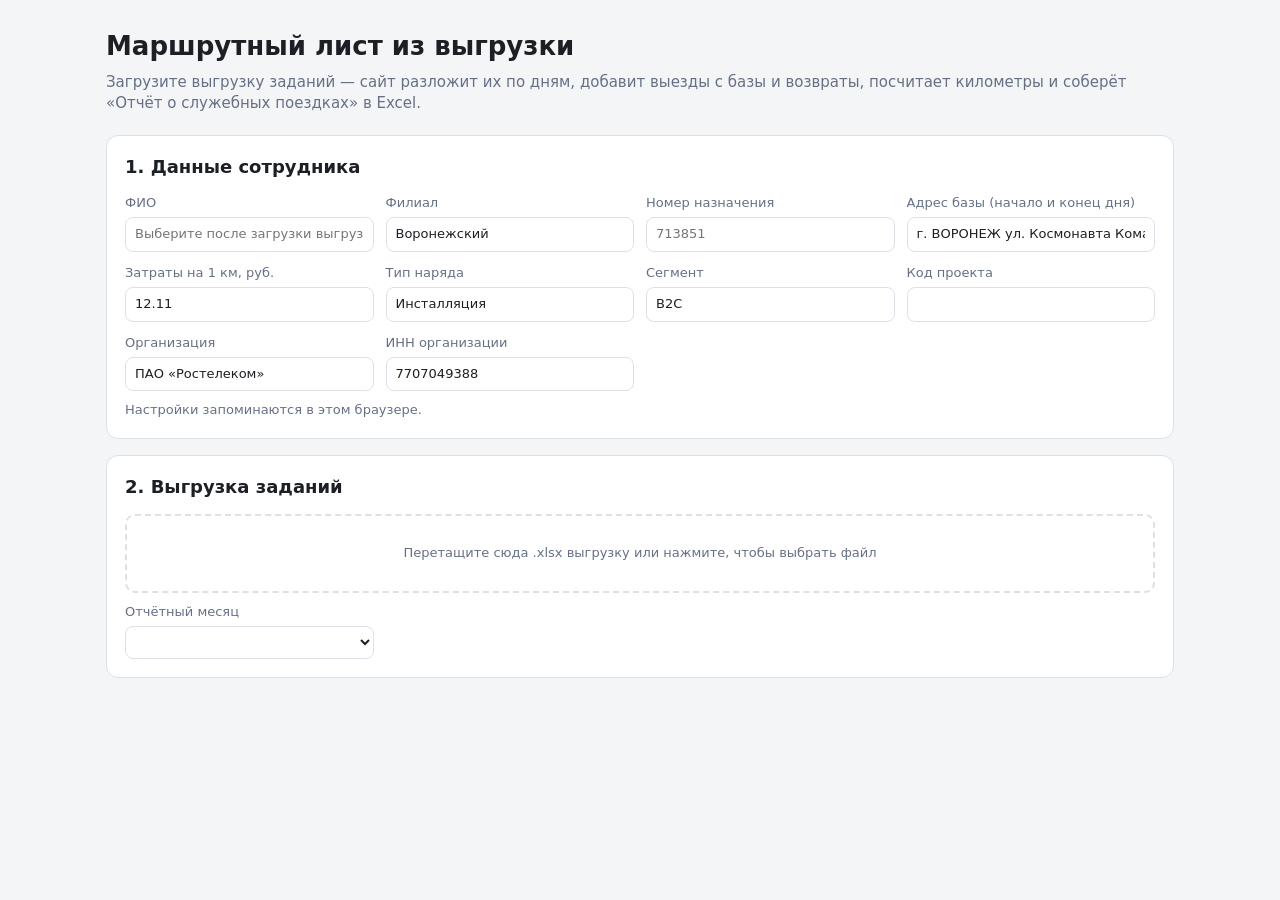
==== index.html @ cfee20cb "Сайт для заполнения маршрутного листа из выгрузки заданий Co-Authored-By: Claude Opus 5.5 <noreply@a" ====
<!doctype html>
<html lang="ru">
<head>
<meta charset="utf-8">
<meta name="viewport" content="width=device-width, initial-scale=1">
<title>Маршрутный лист из выгрузки</title>
<link rel="stylesheet" href="style.css">
</head>
<body>
<header>
  <h1>Маршрутный лист из выгрузки</h1>
  <p class="sub">Загрузите выгрузку заданий — сайт разложит их по дням, добавит выезды с базы и возвраты, посчитает километры и соберёт «Отчёт о служебных поездках» в Excel.</p>
</header>

<main>
  <section class="card">
    <h2>1. Данные сотрудника</h2>
    <div class="grid">
      <label>ФИО<input id="fio" list="fioList" placeholder="Выберите после загрузки выгрузки"></label>
      <datalist id="fioList"></datalist>
      <label>Филиал<input id="branch" value="Воронежский"></label>
      <label>Номер назначения<input id="assignment" placeholder="713851"></label>
      <label>Адрес базы (начало и конец дня)<input id="office" value="г. ВОРОНЕЖ ул. Космонавта Комарова 8"></label>
      <label>Затраты на 1 км, руб.<input id="rate" type="number" step="0.01" value="12.11"></label>
      <label>Тип наряда<input id="orderType" value="Инсталляция"></label>
      <label>Сегмент<input id="segment" value="B2C"></label>
      <label>Код проекта<input id="projectCode"></label>
      <label>Организация<input id="org" value="ПАО «Ростелеком»"></label>
      <label>ИНН организации<input id="inn" value="7707049388"></label>
    </div>
    <p class="hint">Настройки запоминаются в этом браузере.</p>
  </section>

  <section class="card">
    <h2>2. Выгрузка заданий</h2>
    <label class="drop" id="drop">
      <input type="file" id="file" accept=".xlsx">
      <span>Перетащите сюда .xlsx выгрузку или нажмите, чтобы выбрать файл</span>
    </label>
    <div id="loadInfo" class="hint"></div>
    <div class="grid" id="filters" hidden>
      <label>Отчётный месяц<select id="month"></select></label>
    </div>
  </section>

  <section class="card" id="routeCard" hidden>
    <h2>3. Маршрут</h2>
    <div class="toolbar">
      <button id="autoKm" type="button">Посчитать км автоматически</button>
      <button id="clearKm" type="button" class="ghost">Очистить км</button>
      <span id="autoStatus" class="hint"></span>
    </div>
    <p class="hint">Км — расстояние от предыдущей точки до этой. Автоподсчёт — по дорогам (OpenStreetMap), результат лучше проверить. Введённые вручную расстояния запоминаются и подставляются в следующий раз для тех же пар адресов.</p>
    <div id="days"></div>
    <div class="totals" id="totals"></div>
  </section>

  <section class="card" id="exportCard" hidden>
    <h2>4. Скачать</h2>
    <button id="download" type="button" class="primary">Скачать отчёт .xlsx</button>
    <span id="warn" class="warn"></span>
  </section>
</main>

<script src="lib/exceljs.min.js"></script>
<script src="app.js"></script>
</body>
</html>
---- style.css ----
:root {
  --bg: #f4f5f7;
  --card: #fff;
  --text: #1c1f24;
  --muted: #667085;
  --line: #dde1e7;
  --accent: #7b3fe4;
  --accent-soft: #f1ebfd;
  --warn: #b54708;
  --base-row: #f7f7fa;
}
@media (prefers-color-scheme: dark) {
  :root {
    --bg: #15171b;
    --card: #1e2127;
    --text: #e6e8eb;
    --muted: #98a2b3;
    --line: #333842;
    --accent: #a57cf0;
    --accent-soft: #2b2340;
    --warn: #f79009;
    --base-row: #23262d;
  }
}
* { box-sizing: border-box; }
body {
  margin: 0;
  font: 15px/1.45 system-ui, -apple-system, "Segoe UI", Roboto, sans-serif;
  background: var(--bg);
  color: var(--text);
}
header, main { max-width: 1100px; margin: 0 auto; padding: 0 16px; }
header { padding-top: 28px; }
h1 { margin: 0 0 6px; font-size: 26px; }
h2 { margin: 0 0 14px; font-size: 18px; }
.sub { margin: 0 0 20px; color: var(--muted); }
.card {
  background: var(--card);
  border: 1px solid var(--line);
  border-radius: 12px;
  padding: 18px;
  margin-bottom: 16px;
}
.grid {
  display: grid;
  grid-template-columns: repeat(auto-fill, minmax(230px, 1fr));
  gap: 12px;
}
label { display: flex; flex-direction: column; gap: 4px; font-size: 13px; color: var(--muted); }
input, select {
  font: inherit;
  color: var(--text);
  background: var(--card);
  border: 1px solid var(--line);
  border-radius: 8px;
  padding: 7px 9px;
  min-width: 0;
}
input:focus, select:focus { outline: 2px solid var(--accent); outline-offset: -1px; }
.hint { color: var(--muted); font-size: 13px; margin: 10px 0 0; }
.warn { color: var(--warn); font-size: 14px; margin-left: 12px; }
.drop {
  display: block;
  border: 2px dashed var(--line);
  border-radius: 10px;
  padding: 28px 16px;
  text-align: center;
  cursor: pointer;
  color: var(--muted);
}
.drop.over { border-color: var(--accent); background: var(--accent-soft); }
.drop input { display: none; }
button {
  font: inherit;
  border: 1px solid var(--accent);
  background: var(--accent-soft);
  color: var(--text);
  border-radius: 8px;
  padding: 8px 14px;
  cursor: pointer;
}
button.primary { background: var(--accent); color: #fff; font-weight: 600; }
button.ghost { background: transparent; border-color: var(--line); }
button.icon { padding: 2px 8px; border-color: var(--line); background: transparent; color: var(--muted); }
button:disabled { opacity: .5; cursor: default; }
.toolbar { display: flex; flex-wrap: wrap; gap: 8px; align-items: center; }
.day { margin-top: 18px; }
.day h3 { margin: 0 0 6px; font-size: 15px; display: flex; gap: 12px; align-items: baseline; flex-wrap: wrap; }
.day h3 .dsum { color: var(--muted); font-weight: 400; font-size: 13px; }
.table-wrap { overflow-x: auto; }
table { border-collapse: collapse; width: 100%; font-size: 14px; }
th, td { border-bottom: 1px solid var(--line); padding: 5px 6px; text-align: left; vertical-align: middle; }
th { color: var(--muted); font-weight: 500; font-size: 12px; }
tr.base td { background: var(--base-row); color: var(--muted); }
td.addr { min-width: 280px; }
td.num input { width: 80px; text-align: right; }
td.time { white-space: nowrap; color: var(--muted); }
td.act { white-space: nowrap; text-align: right; }
.totals { margin-top: 18px; font-size: 16px; display: flex; gap: 24px; flex-wrap: wrap; }
.totals b { font-size: 18px; }
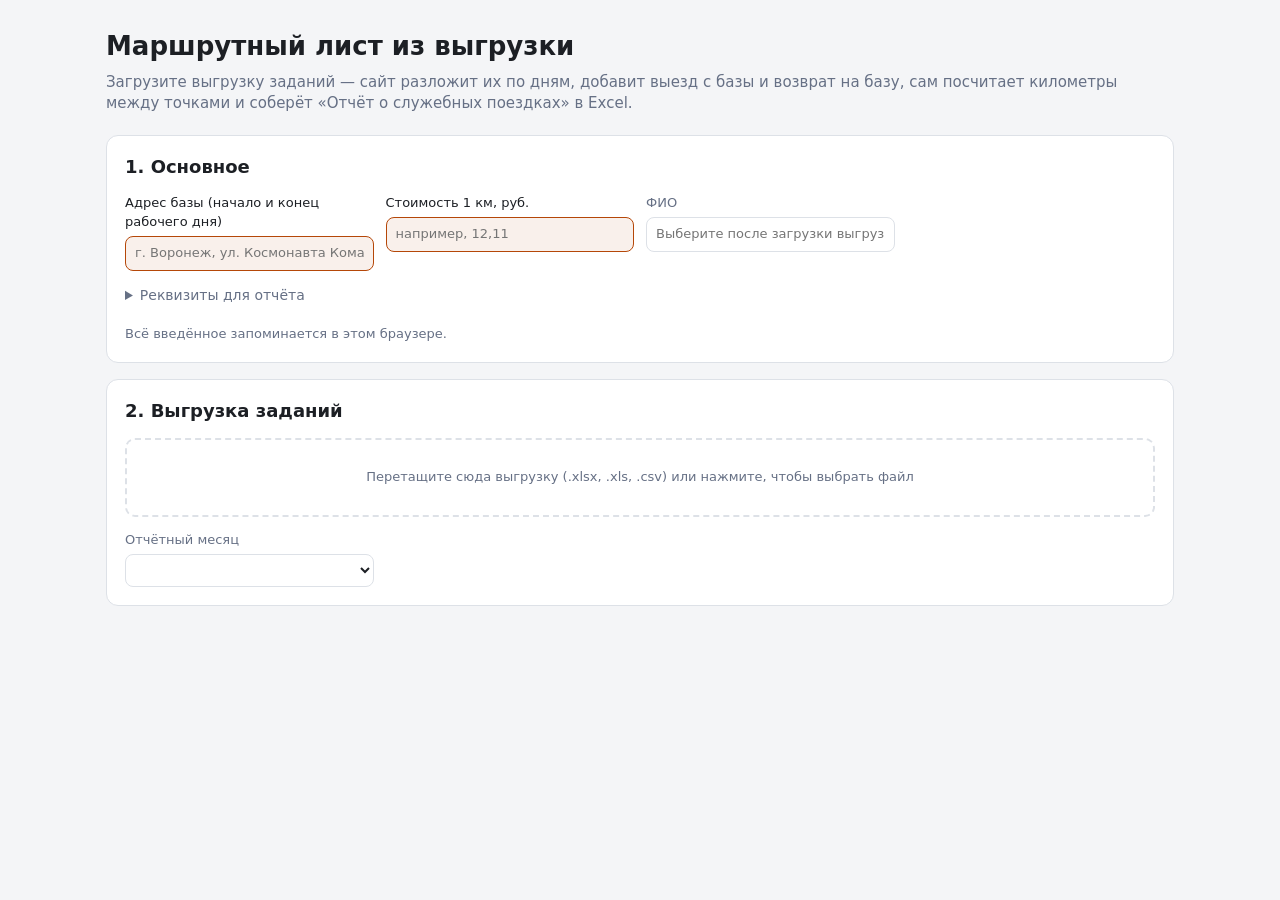
==== commit 83c4cf62: "Автоподсчёт км, адрес базы и стоимость км от пользователя, гибкое определение колонок выгрузки - кил" ====
--- a/index.html
+++ b/index.html
@@ -9,35 +9,44 @@
 <body>
 <header>
   <h1>Маршрутный лист из выгрузки</h1>
-  <p class="sub">Загрузите выгрузку заданий — сайт разложит их по дням, добавит выезды с базы и возвраты, посчитает километры и соберёт «Отчёт о служебных поездках» в Excel.</p>
+  <p class="sub">Загрузите выгрузку заданий — сайт разложит их по дням, добавит выезд с базы и возврат на базу, сам посчитает километры между точками и соберёт «Отчёт о служебных поездках» в Excel.</p>
 </header>
 
 <main>
   <section class="card">
-    <h2>1. Данные сотрудника</h2>
+    <h2>1. Основное</h2>
     <div class="grid">
+      <label class="req">Адрес базы (начало и конец рабочего дня)<input id="office" placeholder="г. Воронеж, ул. Космонавта Комарова, 8"></label>
+      <label class="req">Стоимость 1 км, руб.<input id="rate" inputmode="decimal" placeholder="например, 12,11"></label>
       <label>ФИО<input id="fio" list="fioList" placeholder="Выберите после загрузки выгрузки"></label>
       <datalist id="fioList"></datalist>
-      <label>Филиал<input id="branch" value="Воронежский"></label>
-      <label>Номер назначения<input id="assignment" placeholder="713851"></label>
-      <label>Адрес базы (начало и конец дня)<input id="office" value="г. ВОРОНЕЖ ул. Космонавта Комарова 8"></label>
-      <label>Затраты на 1 км, руб.<input id="rate" type="number" step="0.01" value="12.11"></label>
-      <label>Тип наряда<input id="orderType" value="Инсталляция"></label>
-      <label>Сегмент<input id="segment" value="B2C"></label>
-      <label>Код проекта<input id="projectCode"></label>
-      <label>Организация<input id="org" value="ПАО «Ростелеком»"></label>
-      <label>ИНН организации<input id="inn" value="7707049388"></label>
     </div>
-    <p class="hint">Настройки запоминаются в этом браузере.</p>
+    <details class="more">
+      <summary>Реквизиты для отчёта</summary>
+      <div class="grid">
+        <label>Филиал<input id="branch" value="Воронежский"></label>
+        <label>Номер назначения<input id="assignment"></label>
+        <label>Тип наряда<input id="orderType" value="Инсталляция"></label>
+        <label>Сегмент<input id="segment" value="B2C"></label>
+        <label>Код проекта<input id="projectCode"></label>
+        <label>Организация<input id="org" value="ПАО «Ростелеком»"></label>
+        <label>ИНН организации<input id="inn" value="7707049388"></label>
+      </div>
+    </details>
+    <p class="hint">Всё введённое запоминается в этом браузере.</p>
   </section>
 
   <section class="card">
     <h2>2. Выгрузка заданий</h2>
     <label class="drop" id="drop">
-      <input type="file" id="file" accept=".xlsx">
-      <span>Перетащите сюда .xlsx выгрузку или нажмите, чтобы выбрать файл</span>
+      <input type="file" id="file" accept=".xlsx,.xls,.xlsm,.csv">
+      <span>Перетащите сюда выгрузку (.xlsx, .xls, .csv) или нажмите, чтобы выбрать файл</span>
     </label>
     <div id="loadInfo" class="hint"></div>
+    <div id="mapping" hidden>
+      <h3>Колонки выгрузки <span class="hint">определены автоматически — поправьте, если что-то не так</span></h3>
+      <div class="grid" id="mapGrid"></div>
+    </div>
     <div class="grid" id="filters" hidden>
       <label>Отчётный месяц<select id="month"></select></label>
     </div>
@@ -46,11 +55,10 @@
   <section class="card" id="routeCard" hidden>
     <h2>3. Маршрут</h2>
     <div class="toolbar">
-      <button id="autoKm" type="button">Посчитать км автоматически</button>
-      <button id="clearKm" type="button" class="ghost">Очистить км</button>
-      <span id="autoStatus" class="hint"></span>
+      <button id="recalc" type="button">Пересчитать км</button>
+      <span id="kmStatus" class="hint"></span>
     </div>
-    <p class="hint">Км — расстояние от предыдущей точки до этой. Автоподсчёт — по дорогам (OpenStreetMap), результат лучше проверить. Введённые вручную расстояния запоминаются и подставляются в следующий раз для тех же пар адресов.</p>
+    <p class="hint">Км в строке — расстояние по дорогам от предыдущей точки до этой. Выезд с базы — 0 км, возврат на базу — от последней точки дня. Любое число можно исправить вручную: оно запомнится для этой пары адресов.</p>
     <div id="days"></div>
     <div class="totals" id="totals"></div>
   </section>
@@ -62,6 +70,7 @@
   </section>
 </main>
 
+<script src="lib/xlsx.full.min.js"></script>
 <script src="lib/exceljs.min.js"></script>
 <script src="app.js"></script>
 </body>
--- a/style.css
+++ b/style.css
@@ -98,3 +98,14 @@
 td.act { white-space: nowrap; text-align: right; }
 .totals { margin-top: 18px; font-size: 16px; display: flex; gap: 24px; flex-wrap: wrap; }
 .totals b { font-size: 18px; }
+label.req { color: var(--text); font-weight: 500; }
+input.missing { border-color: var(--warn); background: color-mix(in srgb, var(--warn) 8%, var(--card)); }
+details.more { margin-top: 14px; }
+details.more summary { cursor: pointer; color: var(--muted); font-size: 14px; margin-bottom: 10px; }
+#mapping h3 { font-size: 15px; margin: 16px 0 8px; }
+#mapping h3 .hint { font-weight: 400; margin-left: 6px; }
+#filters { margin-top: 14px; }
+.src { font-size: 11px; margin-left: 6px; color: var(--muted); white-space: nowrap; }
+.src.none, .src.approx { color: var(--warn); }
+.src.manual { color: var(--accent); }
+td.num { white-space: nowrap; }
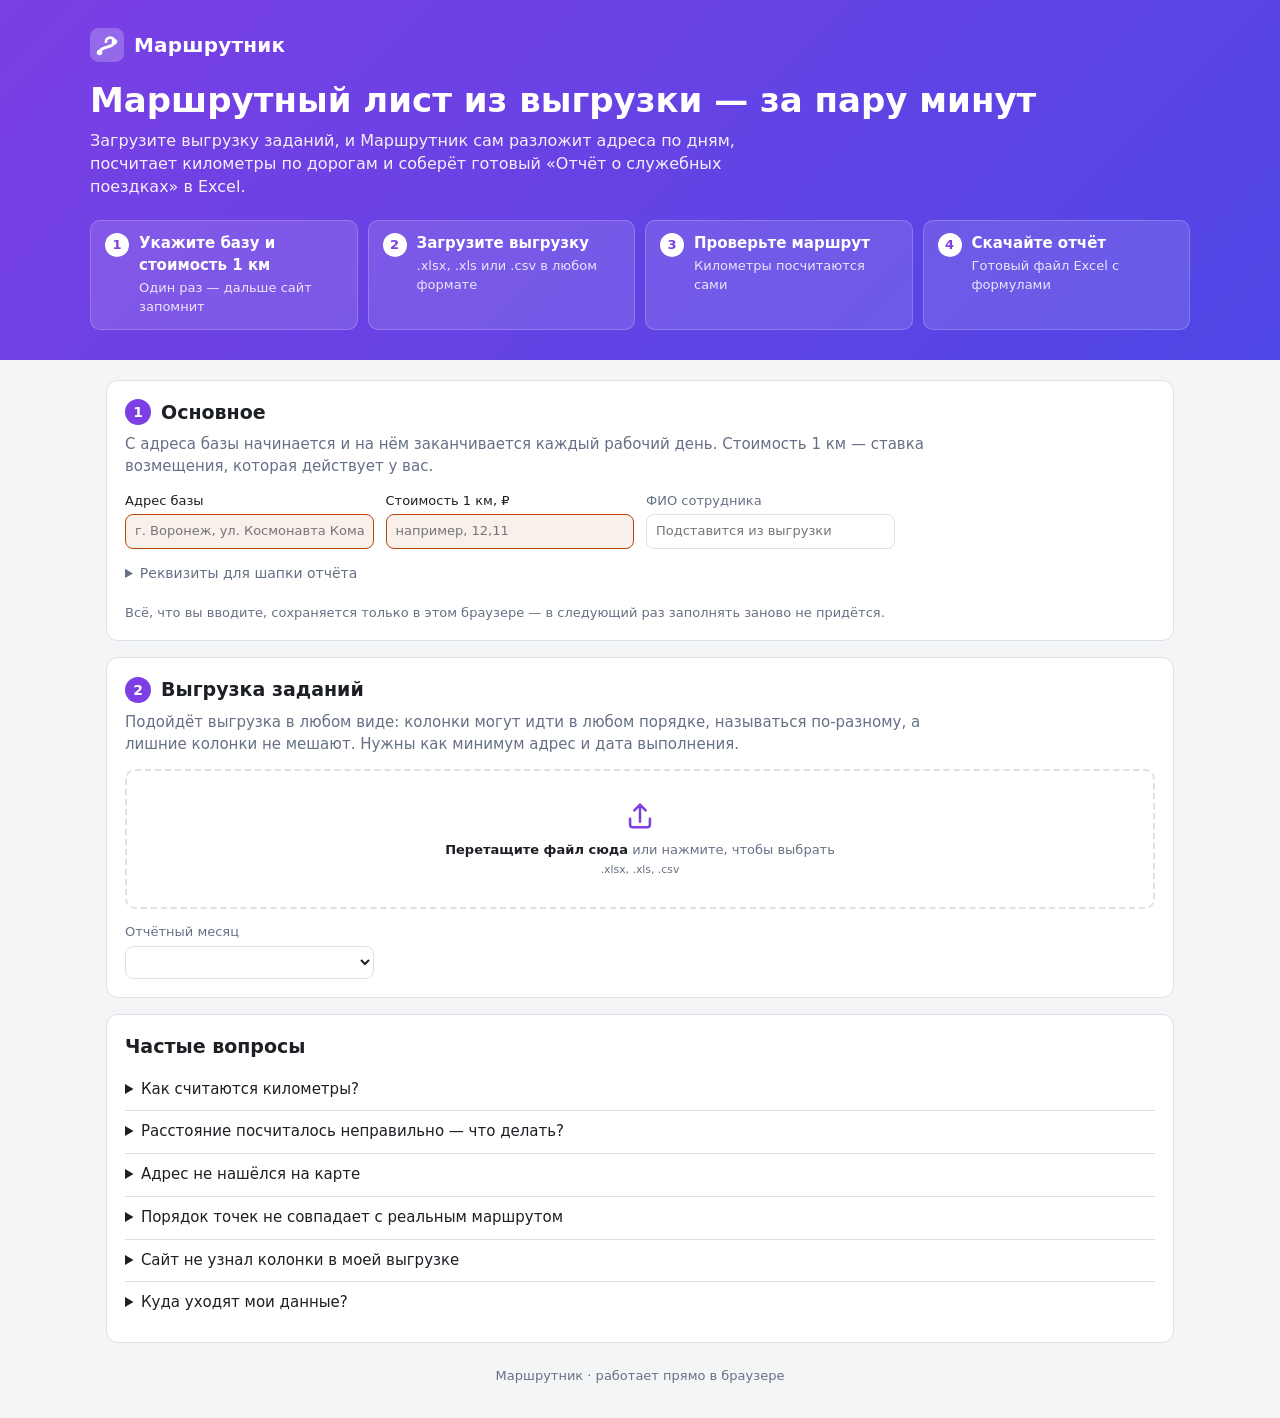
==== commit c43c4b3c: "Название «Маршрутник», новая шапка, пояснения для пользователей и частые вопросы Co-Authored-By: Cla" ====
--- a/index.html
+++ b/index.html
@@ -3,26 +3,45 @@
 <head>
 <meta charset="utf-8">
 <meta name="viewport" content="width=device-width, initial-scale=1">
-<title>Маршрутный лист из выгрузки</title>
+<title>Маршрутник — маршрутный лист из выгрузки</title>
+<meta name="description" content="Загрузите выгрузку заданий — получите готовый отчёт о служебных поездках с посчитанным километражем.">
+<link rel="icon" href="data:image/svg+xml,%3Csvg xmlns='http://www.w3.org/2000/svg' viewBox='0 0 32 32'%3E%3Crect width='32' height='32' rx='8' fill='%237b3fe4'/%3E%3Cpath d='M9 23c0-6 14-4 14-10a4 4 0 0 0-8 0' fill='none' stroke='%23fff' stroke-width='2.6' stroke-linecap='round'/%3E%3Ccircle cx='9' cy='23' r='2.6' fill='%23fff'/%3E%3Ccircle cx='23' cy='13' r='2.6' fill='%23fff'/%3E%3C/svg%3E">
 <link rel="stylesheet" href="style.css">
 </head>
 <body>
-<header>
-  <h1>Маршрутный лист из выгрузки</h1>
-  <p class="sub">Загрузите выгрузку заданий — сайт разложит их по дням, добавит выезд с базы и возврат на базу, сам посчитает километры между точками и соберёт «Отчёт о служебных поездках» в Excel.</p>
+<header class="hero">
+  <div class="hero-in">
+    <div class="brand">
+      <svg class="logo" viewBox="0 0 32 32" aria-hidden="true">
+        <rect width="32" height="32" rx="8" fill="currentColor"/>
+        <path d="M9 23c0-6 14-4 14-10a4 4 0 0 0-8 0" fill="none" stroke="#fff" stroke-width="2.6" stroke-linecap="round"/>
+        <circle cx="9" cy="23" r="2.6" fill="#fff"/><circle cx="23" cy="13" r="2.6" fill="#fff"/>
+      </svg>
+      <span class="name">Маршрутник</span>
+    </div>
+    <h1>Маршрутный лист из выгрузки — за пару минут</h1>
+    <p class="lead">Загрузите выгрузку заданий, и Маршрутник сам разложит адреса по дням, посчитает километры по дорогам и соберёт готовый «Отчёт о служебных поездках» в Excel.</p>
+    <ol class="steps">
+      <li><b>Укажите базу и стоимость 1 км</b><span>Один раз — дальше сайт запомнит</span></li>
+      <li><b>Загрузите выгрузку</b><span>.xlsx, .xls или .csv в любом формате</span></li>
+      <li><b>Проверьте маршрут</b><span>Километры посчитаются сами</span></li>
+      <li><b>Скачайте отчёт</b><span>Готовый файл Excel с формулами</span></li>
+    </ol>
+  </div>
 </header>
 
 <main>
   <section class="card">
-    <h2>1. Основное</h2>
+    <h2><span class="badge">1</span>Основное</h2>
+    <p class="intro">С адреса базы начинается и на нём заканчивается каждый рабочий день. Стоимость 1 км — ставка возмещения, которая действует у вас.</p>
     <div class="grid">
-      <label class="req">Адрес базы (начало и конец рабочего дня)<input id="office" placeholder="г. Воронеж, ул. Космонавта Комарова, 8"></label>
-      <label class="req">Стоимость 1 км, руб.<input id="rate" inputmode="decimal" placeholder="например, 12,11"></label>
-      <label>ФИО<input id="fio" list="fioList" placeholder="Выберите после загрузки выгрузки"></label>
+      <label class="req">Адрес базы<input id="office" placeholder="г. Воронеж, ул. Космонавта Комарова, 8"></label>
+      <label class="req">Стоимость 1 км, ₽<input id="rate" inputmode="decimal" placeholder="например, 12,11"></label>
+      <label>ФИО сотрудника<input id="fio" list="fioList" placeholder="Подставится из выгрузки"></label>
       <datalist id="fioList"></datalist>
     </div>
     <details class="more">
-      <summary>Реквизиты для отчёта</summary>
+      <summary>Реквизиты для шапки отчёта</summary>
       <div class="grid">
         <label>Филиал<input id="branch" value="Воронежский"></label>
         <label>Номер назначения<input id="assignment"></label>
@@ -33,18 +52,20 @@
         <label>ИНН организации<input id="inn" value="7707049388"></label>
       </div>
     </details>
-    <p class="hint">Всё введённое запоминается в этом браузере.</p>
+    <p class="hint">Всё, что вы вводите, сохраняется только в этом браузере — в следующий раз заполнять заново не придётся.</p>
   </section>
 
   <section class="card">
-    <h2>2. Выгрузка заданий</h2>
+    <h2><span class="badge">2</span>Выгрузка заданий</h2>
+    <p class="intro">Подойдёт выгрузка в любом виде: колонки могут идти в любом порядке, называться по-разному, а лишние колонки не мешают. Нужны как минимум адрес и дата выполнения.</p>
     <label class="drop" id="drop">
       <input type="file" id="file" accept=".xlsx,.xls,.xlsm,.csv">
-      <span>Перетащите сюда выгрузку (.xlsx, .xls, .csv) или нажмите, чтобы выбрать файл</span>
+      <svg viewBox="0 0 24 24" aria-hidden="true"><path d="M12 16V4m0 0-4 4m4-4 4 4M5 14v4a2 2 0 0 0 2 2h10a2 2 0 0 0 2-2v-4" fill="none" stroke="currentColor" stroke-width="1.8" stroke-linecap="round" stroke-linejoin="round"/></svg>
+      <span><b>Перетащите файл сюда</b> или нажмите, чтобы выбрать<br><small>.xlsx, .xls, .csv</small></span>
     </label>
     <div id="loadInfo" class="hint"></div>
     <div id="mapping" hidden>
-      <h3>Колонки выгрузки <span class="hint">определены автоматически — поправьте, если что-то не так</span></h3>
+      <h3>Что в каких колонках <span class="hint">определено автоматически — поправьте, если что-то не так</span></h3>
       <div class="grid" id="mapGrid"></div>
     </div>
     <div class="grid" id="filters" hidden>
@@ -53,22 +74,59 @@
   </section>
 
   <section class="card" id="routeCard" hidden>
-    <h2>3. Маршрут</h2>
+    <h2><span class="badge">3</span>Маршрут по дням</h2>
+    <p class="intro">Каждый день начинается с выезда с базы (0 км) и заканчивается возвратом на базу. Точки идут в порядке выполнения заданий. Км в строке — расстояние по дорогам от предыдущей точки до этой.</p>
     <div class="toolbar">
-      <button id="recalc" type="button">Пересчитать км</button>
+      <button id="recalc" type="button">↻ Пересчитать км</button>
       <span id="kmStatus" class="hint"></span>
     </div>
-    <p class="hint">Км в строке — расстояние по дорогам от предыдущей точки до этой. Выезд с базы — 0 км, возврат на базу — от последней точки дня. Любое число можно исправить вручную: оно запомнится для этой пары адресов.</p>
+    <ul class="legend">
+      <li><span class="src auto">авто</span> посчитано по карте</li>
+      <li><span class="src manual">вручную</span> исправлено вами — запомнится для этой пары адресов</li>
+      <li><span class="src approx">≈ примерно</span> адрес найден неточно — стоит проверить</li>
+      <li><span class="src none">нет на карте</span> впишите км сами</li>
+    </ul>
     <div id="days"></div>
     <div class="totals" id="totals"></div>
   </section>
 
   <section class="card" id="exportCard" hidden>
-    <h2>4. Скачать</h2>
+    <h2><span class="badge">4</span>Готово</h2>
+    <p class="intro">В файле будут все четыре раздела отчёта: детализация маршрута, топливная карта, реестр выплат и реестр чеков. Суммы считаются формулами, поэтому их можно поправить прямо в Excel.</p>
     <button id="download" type="button" class="primary">Скачать отчёт .xlsx</button>
     <span id="warn" class="warn"></span>
   </section>
+
+  <section class="card faq">
+    <h2>Частые вопросы</h2>
+    <details>
+      <summary>Как считаются километры?</summary>
+      <p>По дорогам между соседними точками дня, по данным открытых карт OpenStreetMap. Выезд с базы в начале дня — 0 км, возврат на базу — от последнего адреса дня до базы. Первый расчёт за месяц занимает пару минут, дальше результаты берутся из памяти браузера.</p>
+    </details>
+    <details>
+      <summary>Расстояние посчиталось неправильно — что делать?</summary>
+      <p>Просто впишите верное число в строке. Сайт отметит его как «вручную» и в следующий раз сам подставит это значение для той же пары адресов. Чтобы вернуть автоматический расчёт, очистите поле.</p>
+    </details>
+    <details>
+      <summary>Адрес не нашёлся на карте</summary>
+      <p>Такое бывает с новостройками и нестандартными адресами. Впишите км для этой строки вручную. Если на карте не находится база, напишите её адрес полностью, например: «Воронеж, ул. Космонавта Комарова, 8».</p>
+    </details>
+    <details>
+      <summary>Порядок точек не совпадает с реальным маршрутом</summary>
+      <p>Двигайте задания стрелками ↑ ↓, а лишние убирайте крестиком. Расстояния вокруг изменённых точек пересчитаются сами.</p>
+    </details>
+    <details>
+      <summary>Сайт не узнал колонки в моей выгрузке</summary>
+      <p>После загрузки появится блок «Что в каких колонках» — выберите там вручную, где адрес, где дата и так далее. Если адрес разбит на несколько колонок (город, улица, дом), укажите их как части адреса.</p>
+    </details>
+    <details>
+      <summary>Куда уходят мои данные?</summary>
+      <p>Файл обрабатывается прямо в браузере и никуда не загружается. Для подсчёта расстояний на сервис карт OpenStreetMap отправляются только адреса, без ФИО и номеров нарядов.</p>
+    </details>
+  </section>
 </main>
+
+<footer>Маршрутник · работает прямо в браузере</footer>
 
 <script src="lib/xlsx.full.min.js"></script>
 <script src="lib/exceljs.min.js"></script>
--- a/style.css
+++ b/style.css
@@ -29,11 +29,8 @@
   background: var(--bg);
   color: var(--text);
 }
-header, main { max-width: 1100px; margin: 0 auto; padding: 0 16px; }
-header { padding-top: 28px; }
-h1 { margin: 0 0 6px; font-size: 26px; }
-h2 { margin: 0 0 14px; font-size: 18px; }
-.sub { margin: 0 0 20px; color: var(--muted); }
+main { max-width: 1100px; margin: 0 auto; padding: 0 16px; }
+h2 { margin: 0 0 8px; font-size: 19px; display: flex; align-items: center; gap: 10px; }
 .card {
   background: var(--card);
   border: 1px solid var(--line);
@@ -109,3 +106,59 @@
 .src.none, .src.approx { color: var(--warn); }
 .src.manual { color: var(--accent); }
 td.num { white-space: nowrap; }
+
+/* шапка */
+.hero {
+  background: linear-gradient(135deg, var(--accent) 0%, #4f46e5 100%);
+  color: #fff;
+  padding: 28px 16px 30px;
+  margin-bottom: 20px;
+}
+.hero-in { max-width: 1100px; margin: 0 auto; }
+.brand { display: flex; align-items: center; gap: 10px; margin-bottom: 18px; }
+.brand .logo { width: 34px; height: 34px; color: rgba(255,255,255,.22); }
+.brand .name { font-size: 20px; font-weight: 700; letter-spacing: .2px; }
+.hero h1 { margin: 0 0 8px; font-size: clamp(24px, 4vw, 34px); line-height: 1.2; }
+.hero .lead { margin: 0 0 22px; max-width: 720px; font-size: 16px; opacity: .92; }
+.steps {
+  list-style: none; margin: 0; padding: 0; counter-reset: step;
+  display: grid; grid-template-columns: repeat(auto-fit, minmax(200px, 1fr)); gap: 10px;
+}
+.steps li {
+  counter-increment: step;
+  background: rgba(255,255,255,.12);
+  border: 1px solid rgba(255,255,255,.2);
+  border-radius: 10px;
+  padding: 12px 14px 12px 48px;
+  position: relative;
+  display: flex; flex-direction: column; gap: 2px;
+}
+.steps li::before {
+  content: counter(step);
+  position: absolute; left: 14px; top: 12px;
+  width: 24px; height: 24px; border-radius: 50%;
+  background: #fff; color: var(--accent);
+  font-weight: 700; font-size: 13px;
+  display: grid; place-items: center;
+}
+.steps li span { font-size: 13px; opacity: .85; }
+
+.badge {
+  width: 26px; height: 26px; border-radius: 50%;
+  background: var(--accent); color: #fff;
+  display: inline-grid; place-items: center;
+  font-size: 14px; flex: none;
+}
+.intro { margin: 0 0 14px; color: var(--muted); max-width: 800px; }
+.drop { display: flex; flex-direction: column; align-items: center; gap: 8px; }
+.drop svg { width: 34px; height: 34px; color: var(--accent); }
+.drop b { color: var(--text); }
+.legend { list-style: none; padding: 0; margin: 12px 0 0; display: flex; flex-wrap: wrap; gap: 6px 18px; font-size: 13px; color: var(--muted); }
+.legend .src { margin: 0 4px 0 0; }
+.src.auto { color: #067647; }
+@media (prefers-color-scheme: dark) { .src.auto { color: #47cd89; } }
+.faq details { border-top: 1px solid var(--line); padding: 10px 0; }
+.faq details:first-of-type { border-top: 0; }
+.faq summary { cursor: pointer; font-weight: 500; }
+.faq details p { margin: 8px 0 0; color: var(--muted); max-width: 800px; }
+footer { text-align: center; color: var(--muted); font-size: 13px; padding: 8px 16px 32px; }
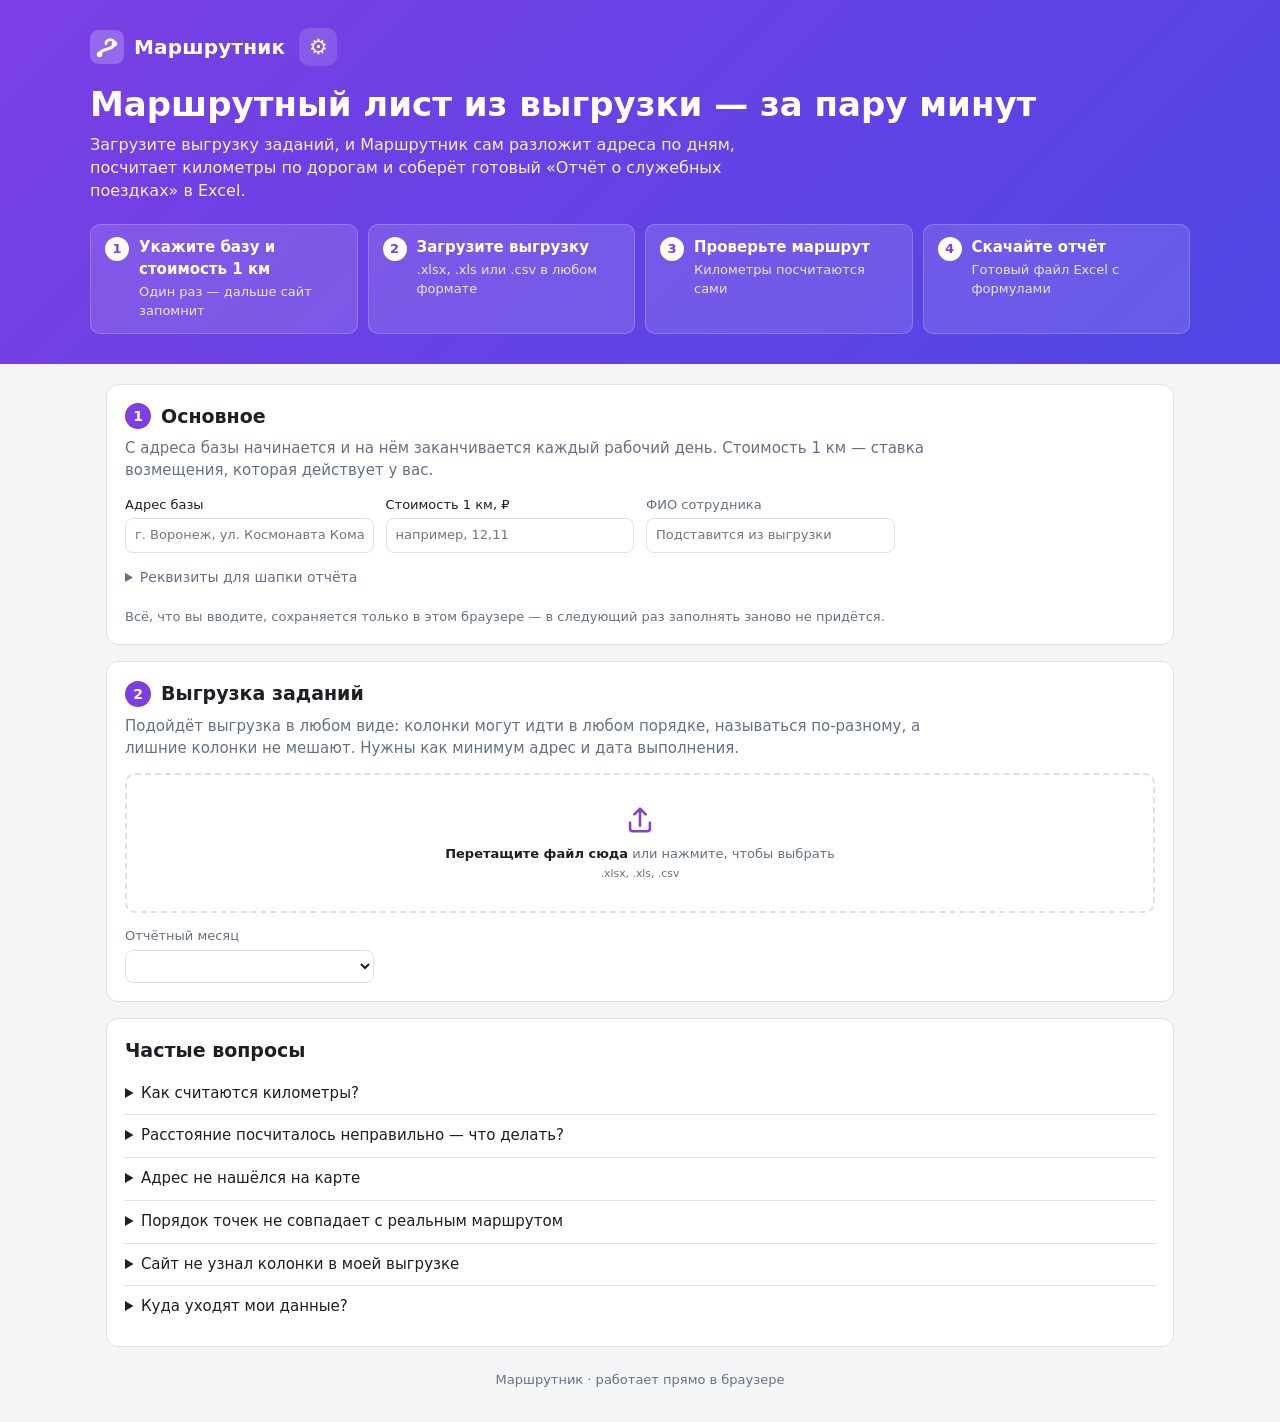
==== commit 76aaf9c7: "1" ====
--- a/index.html
+++ b/index.html
@@ -7,6 +7,9 @@
 <meta name="description" content="Загрузите выгрузку заданий — получите готовый отчёт о служебных поездках с посчитанным километражем.">
 <link rel="icon" href="data:image/svg+xml,%3Csvg xmlns='http://www.w3.org/2000/svg' viewBox='0 0 32 32'%3E%3Crect width='32' height='32' rx='8' fill='%237b3fe4'/%3E%3Cpath d='M9 23c0-6 14-4 14-10a4 4 0 0 0-8 0' fill='none' stroke='%23fff' stroke-width='2.6' stroke-linecap='round'/%3E%3Ccircle cx='9' cy='23' r='2.6' fill='%23fff'/%3E%3Ccircle cx='23' cy='13' r='2.6' fill='%23fff'/%3E%3C/svg%3E">
 <link rel="stylesheet" href="style.css">
+<style>
+.brand{display:flex;align-items:center;gap:10px}.settings-btn{width:38px;height:38px;margin-left:4px;padding:0;border:0;border-radius:10px;background:rgba(255,255,255,.14);color:inherit;font-size:21px;line-height:1;cursor:pointer;transition:background .15s,transform .15s}.settings-btn:hover{background:rgba(255,255,255,.22);transform:rotate(20deg)}.settings-panel[hidden]{display:none}.settings-panel{position:fixed;inset:0;z-index:1000}.settings-backdrop{position:absolute;inset:0;background:rgba(0,0,0,.42)}.settings-dialog{position:relative;width:min(430px,calc(100% - 32px));margin:90px auto 0;background:#fff;border-radius:16px;box-shadow:0 20px 60px rgba(0,0,0,.25);overflow:hidden}.settings-head{display:flex;align-items:center;justify-content:space-between;padding:18px 20px;border-bottom:1px solid #eee}.settings-head h2{margin:0}.settings-close{width:34px;height:34px;padding:0;border:0;border-radius:8px;background:transparent;font-size:28px;line-height:1;cursor:pointer}.settings-close:hover{background:#f1f1f1}.settings-body{padding:20px}.settings-body label{display:block;font-weight:600}.settings-body input{width:100%;box-sizing:border-box;margin-top:8px}.settings-body .hint{margin:12px 0 0}body.settings-open{overflow:hidden}
+</style>
 </head>
 <body>
 <header class="hero">
@@ -18,6 +21,7 @@
         <circle cx="9" cy="23" r="2.6" fill="#fff"/><circle cx="23" cy="13" r="2.6" fill="#fff"/>
       </svg>
       <span class="name">Маршрутник</span>
+      <button id="settingsBtn" class="settings-btn" type="button" title="Настройки" aria-label="Настройки">⚙️</button>
     </div>
     <h1>Маршрутный лист из выгрузки — за пару минут</h1>
     <p class="lead">Загрузите выгрузку заданий, и Маршрутник сам разложит адреса по дням, посчитает километры по дорогам и соберёт готовый «Отчёт о служебных поездках» в Excel.</p>
@@ -29,6 +33,22 @@
     </ol>
   </div>
 </header>
+
+<div id="settingsPanel" class="settings-panel" hidden>
+  <div class="settings-backdrop" data-settings-close></div>
+  <div class="settings-dialog" role="dialog" aria-modal="true" aria-labelledby="settingsTitle">
+    <div class="settings-head">
+      <h2 id="settingsTitle">Настройки</h2>
+      <button id="settingsClose" class="settings-close" type="button" title="Закрыть" aria-label="Закрыть">×</button>
+    </div>
+    <div class="settings-body">
+      <label>Накрутка км при авторасчёте, %
+        <input id="kmMarkup" type="number" min="0" max="1000" step="0.1" inputmode="decimal" placeholder="0">
+      </label>
+      <p class="hint">Процент добавляется только к километрам, рассчитанным автоматически по карте. Значения, введённые вручную, не изменяются.</p>
+    </div>
+  </div>
+</div>
 
 <main>
   <section class="card">
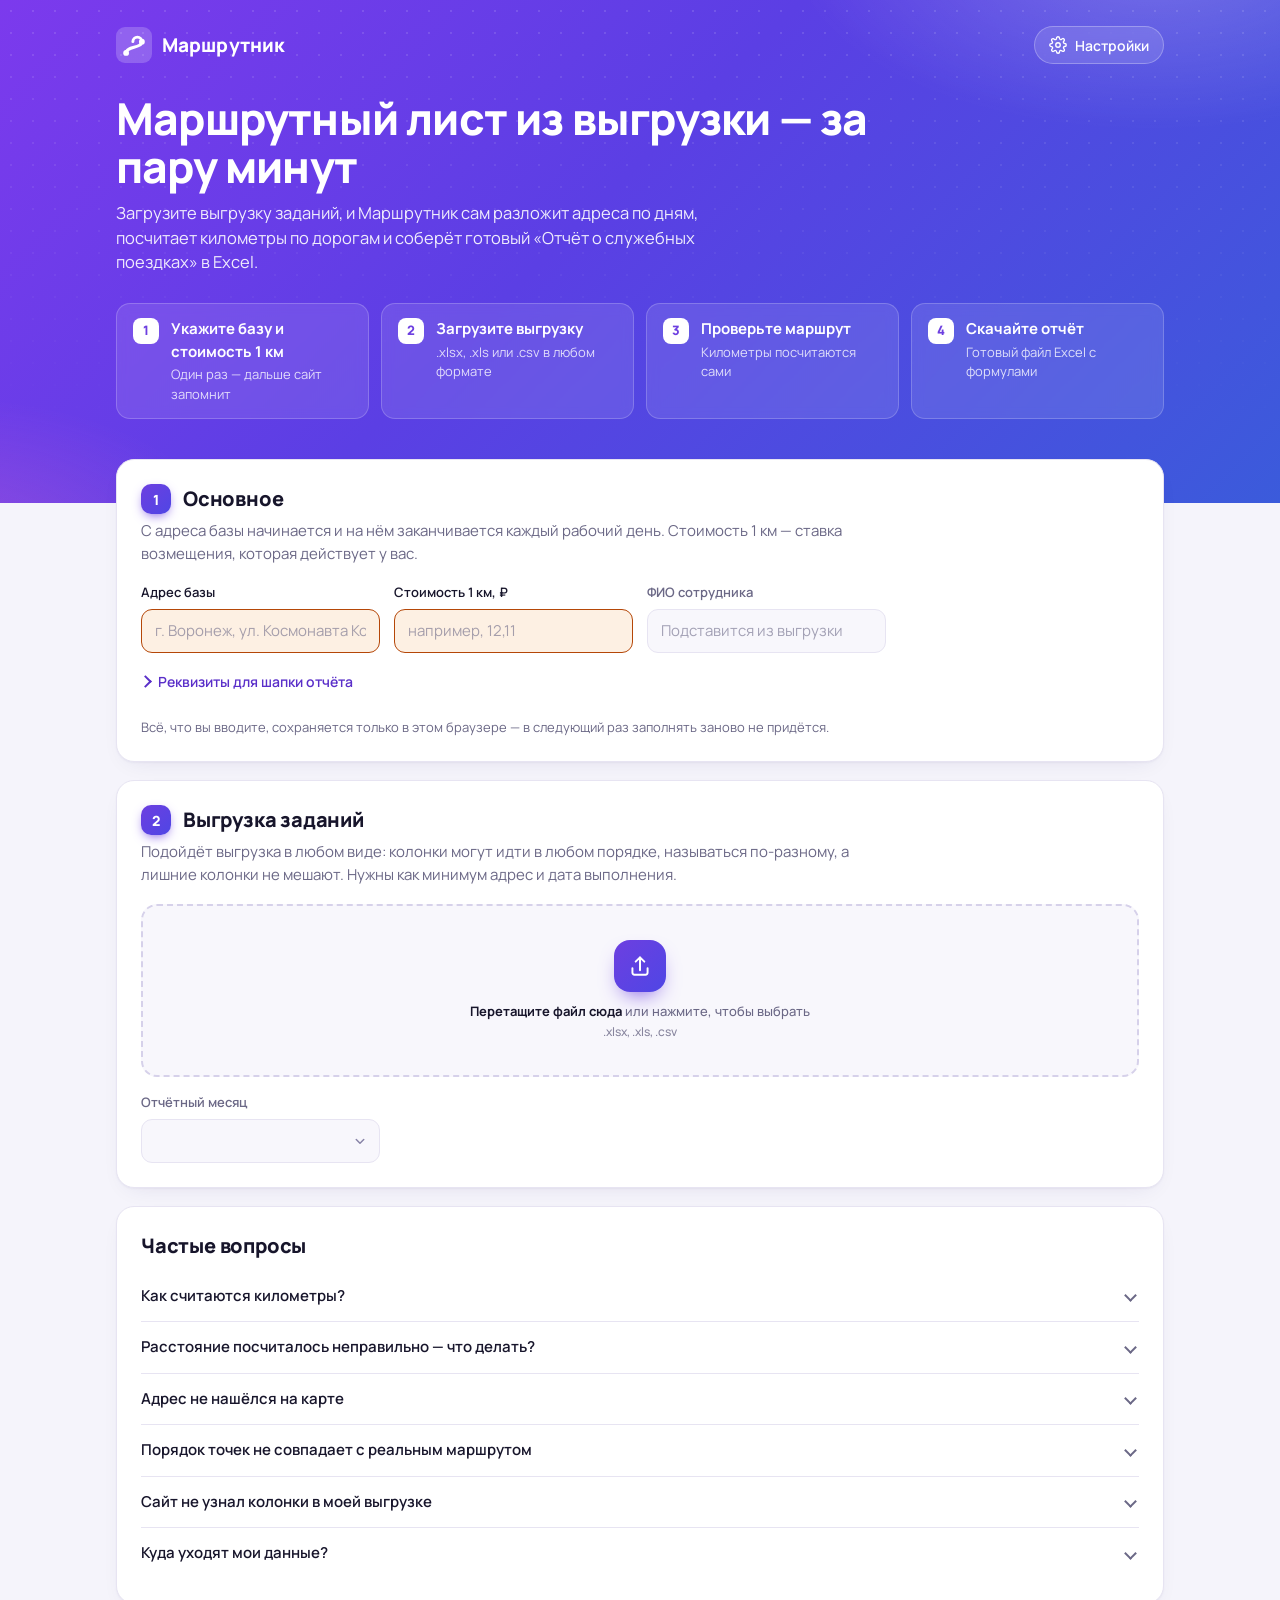
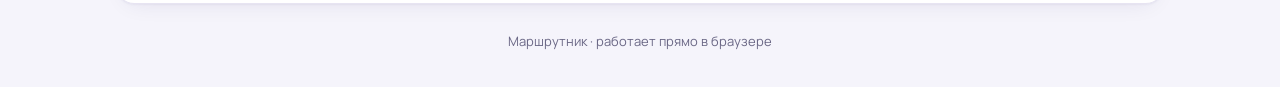
==== commit 420af31b: "Новый дизайн: шрифт Manrope, карточки с тенями, статусы-метки, итоги плитками, мобильный вид маршрут" ====
--- a/index.html
+++ b/index.html
@@ -6,10 +6,10 @@
 <title>Маршрутник — маршрутный лист из выгрузки</title>
 <meta name="description" content="Загрузите выгрузку заданий — получите готовый отчёт о служебных поездках с посчитанным километражем.">
 <link rel="icon" href="data:image/svg+xml,%3Csvg xmlns='http://www.w3.org/2000/svg' viewBox='0 0 32 32'%3E%3Crect width='32' height='32' rx='8' fill='%237b3fe4'/%3E%3Cpath d='M9 23c0-6 14-4 14-10a4 4 0 0 0-8 0' fill='none' stroke='%23fff' stroke-width='2.6' stroke-linecap='round'/%3E%3Ccircle cx='9' cy='23' r='2.6' fill='%23fff'/%3E%3Ccircle cx='23' cy='13' r='2.6' fill='%23fff'/%3E%3C/svg%3E">
+<link rel="preconnect" href="https://fonts.googleapis.com">
+<link rel="preconnect" href="https://fonts.gstatic.com" crossorigin>
+<link rel="stylesheet" href="https://fonts.googleapis.com/css2?family=Manrope:wght@400;500;600;700;800&display=swap">
 <link rel="stylesheet" href="style.css">
-<style>
-.brand{display:flex;align-items:center;gap:10px}.settings-btn{width:38px;height:38px;margin-left:4px;padding:0;border:0;border-radius:10px;background:rgba(255,255,255,.14);color:inherit;font-size:21px;line-height:1;cursor:pointer;transition:background .15s,transform .15s}.settings-btn:hover{background:rgba(255,255,255,.22);transform:rotate(20deg)}.settings-panel[hidden]{display:none}.settings-panel{position:fixed;inset:0;z-index:1000}.settings-backdrop{position:absolute;inset:0;background:rgba(0,0,0,.42)}.settings-dialog{position:relative;width:min(430px,calc(100% - 32px));margin:90px auto 0;background:#fff;border-radius:16px;box-shadow:0 20px 60px rgba(0,0,0,.25);overflow:hidden}.settings-head{display:flex;align-items:center;justify-content:space-between;padding:18px 20px;border-bottom:1px solid #eee}.settings-head h2{margin:0}.settings-close{width:34px;height:34px;padding:0;border:0;border-radius:8px;background:transparent;font-size:28px;line-height:1;cursor:pointer}.settings-close:hover{background:#f1f1f1}.settings-body{padding:20px}.settings-body label{display:block;font-weight:600}.settings-body input{width:100%;box-sizing:border-box;margin-top:8px}.settings-body .hint{margin:12px 0 0}body.settings-open{overflow:hidden}
-</style>
 </head>
 <body>
 <header class="hero">
@@ -21,7 +21,7 @@
         <circle cx="9" cy="23" r="2.6" fill="#fff"/><circle cx="23" cy="13" r="2.6" fill="#fff"/>
       </svg>
       <span class="name">Маршрутник</span>
-      <button id="settingsBtn" class="settings-btn" type="button" title="Настройки" aria-label="Настройки">⚙️</button>
+      <button id="settingsBtn" class="settings-btn" type="button" title="Настройки" aria-label="Настройки"><svg viewBox="0 0 24 24" aria-hidden="true"><path d="M12 15a3 3 0 1 0 0-6 3 3 0 0 0 0 6Z" fill="none" stroke="currentColor" stroke-width="1.8"/><path d="M19.4 15a1.7 1.7 0 0 0 .3 1.8l.1.1a2 2 0 1 1-2.8 2.8l-.1-.1a1.7 1.7 0 0 0-1.8-.3 1.7 1.7 0 0 0-1 1.5V21a2 2 0 1 1-4 0v-.1a1.7 1.7 0 0 0-1.1-1.5 1.7 1.7 0 0 0-1.8.3l-.1.1a2 2 0 1 1-2.8-2.8l.1-.1a1.7 1.7 0 0 0 .3-1.8 1.7 1.7 0 0 0-1.5-1H3a2 2 0 1 1 0-4h.1a1.7 1.7 0 0 0 1.5-1.1 1.7 1.7 0 0 0-.3-1.8l-.1-.1a2 2 0 1 1 2.8-2.8l.1.1a1.7 1.7 0 0 0 1.8.3H9a1.7 1.7 0 0 0 1-1.5V3a2 2 0 1 1 4 0v.1a1.7 1.7 0 0 0 1 1.5 1.7 1.7 0 0 0 1.8-.3l.1-.1a2 2 0 1 1 2.8 2.8l-.1.1a1.7 1.7 0 0 0-.3 1.8V9a1.7 1.7 0 0 0 1.5 1H21a2 2 0 1 1 0 4h-.1a1.7 1.7 0 0 0-1.5 1Z" fill="none" stroke="currentColor" stroke-width="1.8" stroke-linejoin="round"/></svg><span>Настройки</span></button>
     </div>
     <h1>Маршрутный лист из выгрузки — за пару минут</h1>
     <p class="lead">Загрузите выгрузку заданий, и Маршрутник сам разложит адреса по дням, посчитает километры по дорогам и соберёт готовый «Отчёт о служебных поездках» в Excel.</p>
@@ -97,7 +97,7 @@
     <h2><span class="badge">3</span>Маршрут по дням</h2>
     <p class="intro">Каждый день начинается с выезда с базы (0 км) и заканчивается возвратом на базу. Точки идут в порядке выполнения заданий. Км в строке — расстояние по дорогам от предыдущей точки до этой.</p>
     <div class="toolbar">
-      <button id="recalc" type="button">↻ Пересчитать км</button>
+      <button id="recalc" type="button" class="ghost">↻ Пересчитать км</button>
       <span id="kmStatus" class="hint"></span>
     </div>
     <ul class="legend">
@@ -113,7 +113,7 @@
   <section class="card" id="exportCard" hidden>
     <h2><span class="badge">4</span>Готово</h2>
     <p class="intro">В файле будут все четыре раздела отчёта: детализация маршрута, топливная карта, реестр выплат и реестр чеков. Суммы считаются формулами, поэтому их можно поправить прямо в Excel.</p>
-    <button id="download" type="button" class="primary">Скачать отчёт .xlsx</button>
+    <button id="download" type="button" class="primary big"><svg viewBox="0 0 24 24" aria-hidden="true"><path d="M12 4v12m0 0-4-4m4 4 4-4M5 20h14" fill="none" stroke="currentColor" stroke-width="2" stroke-linecap="round" stroke-linejoin="round"/></svg>Скачать отчёт .xlsx</button>
     <span id="warn" class="warn"></span>
   </section>
 
--- a/style.css
+++ b/style.css
@@ -1,164 +1,463 @@
 :root {
-  --bg: #f4f5f7;
-  --card: #fff;
-  --text: #1c1f24;
-  --muted: #667085;
-  --line: #dde1e7;
-  --accent: #7b3fe4;
-  --accent-soft: #f1ebfd;
+  --bg: #f5f4fb;
+  --card: #ffffff;
+  --field: #f8f7fc;
+  --text: #17152b;
+  --muted: #6b6886;
+  --line: #e7e4f2;
+  --line-strong: #d6d1ea;
+  --accent: #6d3fe0;
+  --accent-2: #4f46e5;
+  --accent-soft: #efeafd;
+  --accent-ink: #5a2fc9;
+  --ok: #067647;
+  --ok-soft: #e6f6ee;
   --warn: #b54708;
-  --base-row: #f7f7fa;
+  --warn-soft: #fdf0e3;
+  --base-row: #faf9fe;
+  --shadow: 0 1px 2px rgba(35, 20, 90, .04), 0 8px 24px -12px rgba(35, 20, 90, .12);
+  --shadow-lg: 0 24px 60px -20px rgba(35, 20, 90, .35);
+  --r: 18px;
+  color-scheme: light;
 }
 @media (prefers-color-scheme: dark) {
   :root {
-    --bg: #15171b;
-    --card: #1e2127;
-    --text: #e6e8eb;
-    --muted: #98a2b3;
-    --line: #333842;
-    --accent: #a57cf0;
-    --accent-soft: #2b2340;
-    --warn: #f79009;
-    --base-row: #23262d;
+    --bg: #100f18;
+    --card: #1a1826;
+    --field: #221f31;
+    --text: #ece9f7;
+    --muted: #a19cba;
+    --line: #2d2940;
+    --line-strong: #3b3654;
+    --accent: #9a74f5;
+    --accent-2: #6c63ff;
+    --accent-soft: #2a2244;
+    --accent-ink: #c4adff;
+    --ok: #4fd18f;
+    --ok-soft: #173427;
+    --warn: #f7a24b;
+    --warn-soft: #3a2616;
+    --base-row: #1f1c2d;
+    --shadow: 0 1px 2px rgba(0, 0, 0, .3), 0 10px 30px -14px rgba(0, 0, 0, .6);
+    --shadow-lg: 0 24px 60px -20px rgba(0, 0, 0, .7);
+    color-scheme: dark;
   }
 }
+
 * { box-sizing: border-box; }
+html { -webkit-text-size-adjust: 100%; }
 body {
   margin: 0;
-  font: 15px/1.45 system-ui, -apple-system, "Segoe UI", Roboto, sans-serif;
+  font: 15px/1.5 "Manrope", system-ui, -apple-system, "Segoe UI", Roboto, sans-serif;
   background: var(--bg);
   color: var(--text);
-}
-main { max-width: 1100px; margin: 0 auto; padding: 0 16px; }
-h2 { margin: 0 0 8px; font-size: 19px; display: flex; align-items: center; gap: 10px; }
+  -webkit-font-smoothing: antialiased;
+}
+main { max-width: 1080px; margin: -44px auto 0; padding: 0 16px; position: relative; z-index: 1; }
+h2 { margin: 0 0 6px; font-size: 20px; font-weight: 800; letter-spacing: -.2px; display: flex; align-items: center; gap: 12px; }
+h3 { font-weight: 700; }
+
+/* ---------- шапка ---------- */
+.hero {
+  position: relative;
+  overflow: hidden;
+  color: #fff;
+  padding: 26px 16px 84px;
+  background:
+    radial-gradient(600px 300px at 90% -10%, rgba(255, 255, 255, .22), transparent 60%),
+    radial-gradient(500px 260px at -5% 110%, rgba(255, 120, 200, .28), transparent 60%),
+    linear-gradient(135deg, #7c3aed 0%, #5b3fe4 45%, #3b5bdb 100%);
+}
+.hero::after {
+  content: "";
+  position: absolute; inset: 0;
+  background-image: radial-gradient(rgba(255, 255, 255, .13) 1px, transparent 1px);
+  background-size: 22px 22px;
+  mask-image: linear-gradient(to bottom, #000, transparent 85%);
+  pointer-events: none;
+}
+.hero-in { max-width: 1048px; margin: 0 auto; position: relative; z-index: 1; }
+.brand { display: flex; align-items: center; gap: 10px; margin-bottom: 30px; }
+.brand .logo { width: 36px; height: 36px; color: rgba(255, 255, 255, .2); flex: none; }
+.brand .name { font-size: 19px; font-weight: 800; letter-spacing: .1px; }
+.settings-btn {
+  margin-left: auto;
+  display: inline-flex; align-items: center; gap: 8px;
+  height: 38px; padding: 0 14px;
+  border: 1px solid rgba(255, 255, 255, .28);
+  border-radius: 999px;
+  background: rgba(255, 255, 255, .12);
+  color: #fff; font-weight: 600; font-size: 14px;
+  backdrop-filter: blur(6px);
+  transition: background .15s;
+}
+.settings-btn:hover { background: rgba(255, 255, 255, .22); }
+.settings-btn svg { width: 18px; height: 18px; transition: transform .4s; }
+.settings-btn:hover svg { transform: rotate(60deg); }
+.hero h1 { margin: 0 0 10px; font-size: clamp(28px, 4.6vw, 44px); line-height: 1.1; font-weight: 800; letter-spacing: -.8px; max-width: 760px; }
+.hero .lead { margin: 0 0 28px; max-width: 640px; font-size: 16.5px; opacity: .9; }
+.steps {
+  list-style: none; margin: 0; padding: 0; counter-reset: step;
+  display: grid; grid-template-columns: repeat(auto-fit, minmax(210px, 1fr)); gap: 12px;
+}
+.steps li {
+  counter-increment: step;
+  background: rgba(255, 255, 255, .1);
+  border: 1px solid rgba(255, 255, 255, .2);
+  border-radius: 14px;
+  padding: 14px 16px 14px 54px;
+  position: relative;
+  display: flex; flex-direction: column; gap: 2px;
+  backdrop-filter: blur(6px);
+}
+.steps li::before {
+  content: counter(step);
+  position: absolute; left: 16px; top: 14px;
+  width: 26px; height: 26px; border-radius: 8px;
+  background: #fff; color: var(--accent);
+  font-weight: 800; font-size: 13px;
+  display: grid; place-items: center;
+}
+.steps li b { font-weight: 700; }
+.steps li span { font-size: 13px; opacity: .8; }
+
+/* ---------- карточки ---------- */
 .card {
   background: var(--card);
   border: 1px solid var(--line);
-  border-radius: 12px;
-  padding: 18px;
-  margin-bottom: 16px;
-}
+  border-radius: var(--r);
+  padding: 24px;
+  margin-bottom: 18px;
+  box-shadow: var(--shadow);
+}
+.badge {
+  width: 30px; height: 30px; border-radius: 10px;
+  background: linear-gradient(135deg, var(--accent), var(--accent-2));
+  color: #fff;
+  display: inline-grid; place-items: center;
+  font-size: 14px; font-weight: 800; flex: none;
+  box-shadow: 0 4px 12px -4px var(--accent);
+}
+.intro { margin: 0 0 18px; color: var(--muted); max-width: 760px; }
+.hint { color: var(--muted); font-size: 13px; margin: 12px 0 0; }
+.warn { color: var(--warn); font-size: 14px; font-weight: 500; }
+
+/* ---------- поля ---------- */
 .grid {
   display: grid;
   grid-template-columns: repeat(auto-fill, minmax(230px, 1fr));
-  gap: 12px;
-}
-label { display: flex; flex-direction: column; gap: 4px; font-size: 13px; color: var(--muted); }
+  gap: 14px;
+}
+label { display: flex; flex-direction: column; gap: 6px; font-size: 13px; font-weight: 600; color: var(--muted); }
+label.req { color: var(--text); }
+label > input, label > select { margin-top: auto; }
 input, select {
-  font: inherit;
+  font: inherit; font-size: 15px; font-weight: 500;
   color: var(--text);
+  background: var(--field);
+  border: 1px solid var(--line);
+  border-radius: 11px;
+  height: 44px;
+  padding: 0 13px;
+  min-width: 0;
+  transition: border-color .15s, box-shadow .15s, background .15s;
+}
+select {
+  appearance: none;
+  padding-right: 36px;
+  background-image: url("data:image/svg+xml,%3Csvg xmlns='http://www.w3.org/2000/svg' viewBox='0 0 24 24'%3E%3Cpath d='m7 10 5 5 5-5' fill='none' stroke='%238a85a8' stroke-width='2' stroke-linecap='round' stroke-linejoin='round'/%3E%3C/svg%3E");
+  background-repeat: no-repeat;
+  background-position: right 10px center;
+  background-size: 18px;
+  cursor: pointer;
+}
+input::placeholder { color: var(--muted); opacity: .6; font-weight: 400; }
+input:hover, select:hover { border-color: var(--line-strong); }
+input:focus, select:focus {
+  outline: none;
+  border-color: var(--accent);
   background: var(--card);
-  border: 1px solid var(--line);
+  box-shadow: 0 0 0 4px color-mix(in srgb, var(--accent) 18%, transparent);
+}
+input.missing { border-color: var(--warn); background: var(--warn-soft); }
+
+details.more { margin-top: 18px; }
+details.more > summary,
+.faq summary {
+  cursor: pointer; list-style: none;
+  display: flex; align-items: center; gap: 8px;
+}
+details.more > summary::-webkit-details-marker,
+.faq summary::-webkit-details-marker { display: none; }
+details.more > summary::before,
+.faq summary::after {
+  content: "";
+  width: 8px; height: 8px; flex: none;
+  border-right: 2px solid currentColor; border-bottom: 2px solid currentColor;
+  transform: rotate(-45deg);
+  transition: transform .2s;
+}
+details.more[open] > summary::before, .faq details[open] summary::after { transform: rotate(45deg); }
+details.more > summary { color: var(--accent-ink); font-weight: 600; font-size: 14px; margin-bottom: 14px; width: fit-content; }
+details.more > summary::before { width: 7px; height: 7px; }
+
+/* ---------- кнопки ---------- */
+button {
+  font: inherit; font-weight: 600;
+  display: inline-flex; align-items: center; justify-content: center; gap: 8px;
+  border: 1px solid transparent;
+  background: var(--accent-soft);
+  color: var(--accent-ink);
+  border-radius: 11px;
+  padding: 9px 16px;
+  cursor: pointer;
+  transition: background .15s, transform .1s, box-shadow .15s, border-color .15s;
+}
+button:hover { background: color-mix(in srgb, var(--accent) 16%, var(--card)); }
+button:active { transform: translateY(1px); }
+button:focus-visible { outline: none; box-shadow: 0 0 0 4px color-mix(in srgb, var(--accent) 25%, transparent); }
+button.primary {
+  background: linear-gradient(135deg, var(--accent), var(--accent-2));
+  color: #fff;
+  box-shadow: 0 10px 24px -10px var(--accent);
+}
+button.primary:hover { filter: brightness(1.08); box-shadow: 0 14px 30px -10px var(--accent); }
+button.big { padding: 14px 24px; font-size: 16px; border-radius: 13px; }
+button.big svg { width: 20px; height: 20px; }
+button.ghost { background: var(--card); border-color: var(--line-strong); color: var(--text); }
+button.ghost:hover { border-color: var(--accent); color: var(--accent-ink); }
+button.icon {
+  width: 30px; height: 30px; padding: 0;
   border-radius: 8px;
-  padding: 7px 9px;
-  min-width: 0;
-}
-input:focus, select:focus { outline: 2px solid var(--accent); outline-offset: -1px; }
-.hint { color: var(--muted); font-size: 13px; margin: 10px 0 0; }
-.warn { color: var(--warn); font-size: 14px; margin-left: 12px; }
+  background: transparent; color: var(--muted);
+  font-size: 14px;
+}
+button.icon:hover { background: var(--accent-soft); color: var(--accent-ink); }
+button.icon[data-del]:hover { background: var(--warn-soft); color: var(--warn); }
+button:disabled { opacity: .35; cursor: default; pointer-events: none; }
+
+/* ---------- загрузка файла ---------- */
 .drop {
-  display: block;
-  border: 2px dashed var(--line);
-  border-radius: 10px;
-  padding: 28px 16px;
+  display: flex; flex-direction: column; align-items: center; gap: 10px;
+  border: 2px dashed var(--line-strong);
+  border-radius: 16px;
+  padding: 34px 16px;
   text-align: center;
   cursor: pointer;
   color: var(--muted);
-}
-.drop.over { border-color: var(--accent); background: var(--accent-soft); }
+  font-weight: 500;
+  background: var(--field);
+  transition: border-color .15s, background .15s;
+}
+.drop:hover, .drop.over { border-color: var(--accent); background: var(--accent-soft); }
 .drop input { display: none; }
-button {
-  font: inherit;
-  border: 1px solid var(--accent);
+.drop svg {
+  width: 52px; height: 52px; padding: 13px;
+  border-radius: 16px;
+  color: #fff;
+  background: linear-gradient(135deg, var(--accent), var(--accent-2));
+  box-shadow: 0 10px 22px -10px var(--accent);
+  transition: transform .2s;
+}
+.drop:hover svg { transform: translateY(-2px); }
+.drop b { color: var(--text); font-weight: 700; }
+.drop small { font-size: 12px; opacity: .8; }
+#loadInfo:not(:empty) {
+  display: inline-flex; align-items: center; gap: 6px;
+  margin-top: 14px; padding: 6px 12px;
+  border-radius: 999px;
+  background: var(--ok-soft); color: var(--ok);
+  font-weight: 600;
+}
+#mapping h3 { font-size: 15px; margin: 22px 0 12px; display: flex; flex-wrap: wrap; align-items: baseline; gap: 4px 10px; }
+#mapping h3 .hint { font-weight: 500; margin: 0; }
+#filters { margin-top: 16px; }
+
+/* ---------- маршрут ---------- */
+.toolbar { display: flex; flex-wrap: wrap; gap: 10px 14px; align-items: center; }
+.toolbar .hint { margin: 0; }
+.legend {
+  list-style: none; padding: 0; margin: 16px 0 0;
+  display: flex; flex-wrap: wrap; gap: 8px 18px;
+  font-size: 13px; color: var(--muted);
+}
+.legend li { display: flex; align-items: center; gap: 6px; }
+.legend .src { margin: 0; }
+
+.src {
+  display: inline-block;
+  font-size: 11px; font-weight: 700;
+  padding: 2px 8px;
+  border-radius: 999px;
+  white-space: nowrap;
+  color: var(--muted);
+  background: var(--field);
+  border: 1px solid var(--line);
+}
+.src.auto { color: var(--ok); background: var(--ok-soft); border-color: transparent; }
+.src.manual, .src.memory { color: var(--accent-ink); background: var(--accent-soft); border-color: transparent; }
+.src.approx, .src.none { color: var(--warn); background: var(--warn-soft); border-color: transparent; }
+.src.pending { animation: pulse 1.2s ease-in-out infinite; }
+@keyframes pulse { 50% { opacity: .4; } }
+
+.day {
+  margin-top: 20px;
+  border: 1px solid var(--line);
+  border-radius: 14px;
+  overflow: hidden;
+}
+.day h3 {
+  margin: 0; padding: 12px 16px;
+  font-size: 15px;
+  display: flex; gap: 12px; align-items: center; justify-content: space-between; flex-wrap: wrap;
+  background: var(--field);
+  border-bottom: 1px solid var(--line);
+}
+.day h3 .dname::first-letter { text-transform: uppercase; }
+.day h3 .dsum {
+  color: var(--accent-ink); font-weight: 700; font-size: 13px;
   background: var(--accent-soft);
-  color: var(--text);
-  border-radius: 8px;
-  padding: 8px 14px;
-  cursor: pointer;
-}
-button.primary { background: var(--accent); color: #fff; font-weight: 600; }
-button.ghost { background: transparent; border-color: var(--line); }
-button.icon { padding: 2px 8px; border-color: var(--line); background: transparent; color: var(--muted); }
-button:disabled { opacity: .5; cursor: default; }
-.toolbar { display: flex; flex-wrap: wrap; gap: 8px; align-items: center; }
-.day { margin-top: 18px; }
-.day h3 { margin: 0 0 6px; font-size: 15px; display: flex; gap: 12px; align-items: baseline; flex-wrap: wrap; }
-.day h3 .dsum { color: var(--muted); font-weight: 400; font-size: 13px; }
+  padding: 3px 10px; border-radius: 999px;
+}
 .table-wrap { overflow-x: auto; }
 table { border-collapse: collapse; width: 100%; font-size: 14px; }
-th, td { border-bottom: 1px solid var(--line); padding: 5px 6px; text-align: left; vertical-align: middle; }
-th { color: var(--muted); font-weight: 500; font-size: 12px; }
+th, td { padding: 8px 10px; text-align: left; vertical-align: middle; }
+th {
+  color: var(--muted); font-weight: 700; font-size: 11px;
+  text-transform: uppercase; letter-spacing: .6px;
+  border-bottom: 1px solid var(--line);
+}
+tbody tr + tr td { border-top: 1px solid var(--line); }
+tbody tr.task:hover td { background: color-mix(in srgb, var(--accent-soft) 45%, transparent); }
 tr.base td { background: var(--base-row); color: var(--muted); }
-td.addr { min-width: 280px; }
-td.num input { width: 80px; text-align: right; }
-td.time { white-space: nowrap; color: var(--muted); }
-td.act { white-space: nowrap; text-align: right; }
-.totals { margin-top: 18px; font-size: 16px; display: flex; gap: 24px; flex-wrap: wrap; }
-.totals b { font-size: 18px; }
-label.req { color: var(--text); font-weight: 500; }
-input.missing { border-color: var(--warn); background: color-mix(in srgb, var(--warn) 8%, var(--card)); }
-details.more { margin-top: 14px; }
-details.more summary { cursor: pointer; color: var(--muted); font-size: 14px; margin-bottom: 10px; }
-#mapping h3 { font-size: 15px; margin: 16px 0 8px; }
-#mapping h3 .hint { font-weight: 400; margin-left: 6px; }
-#filters { margin-top: 14px; }
-.src { font-size: 11px; margin-left: 6px; color: var(--muted); white-space: nowrap; }
-.src.none, .src.approx { color: var(--warn); }
-.src.manual { color: var(--accent); }
+td.n { width: 44px; color: var(--muted); font-weight: 700; font-variant-numeric: tabular-nums; }
+tr.task td.n { color: var(--accent-ink); }
+td.addr { min-width: 260px; font-weight: 500; }
+tr.base td.addr { font-weight: 500; }
+td.addr small {
+  display: inline-block; margin-left: 6px;
+  font-size: 11px; font-weight: 700;
+  color: var(--muted);
+  text-transform: uppercase; letter-spacing: .4px;
+}
+td.time, td.ord { white-space: nowrap; color: var(--muted); font-variant-numeric: tabular-nums; }
 td.num { white-space: nowrap; }
-
-/* шапка */
-.hero {
-  background: linear-gradient(135deg, var(--accent) 0%, #4f46e5 100%);
-  color: #fff;
-  padding: 28px 16px 30px;
-  margin-bottom: 20px;
-}
-.hero-in { max-width: 1100px; margin: 0 auto; }
-.brand { display: flex; align-items: center; gap: 10px; margin-bottom: 18px; }
-.brand .logo { width: 34px; height: 34px; color: rgba(255,255,255,.22); }
-.brand .name { font-size: 20px; font-weight: 700; letter-spacing: .2px; }
-.hero h1 { margin: 0 0 8px; font-size: clamp(24px, 4vw, 34px); line-height: 1.2; }
-.hero .lead { margin: 0 0 22px; max-width: 720px; font-size: 16px; opacity: .92; }
-.steps {
-  list-style: none; margin: 0; padding: 0; counter-reset: step;
-  display: grid; grid-template-columns: repeat(auto-fit, minmax(200px, 1fr)); gap: 10px;
-}
-.steps li {
-  counter-increment: step;
-  background: rgba(255,255,255,.12);
-  border: 1px solid rgba(255,255,255,.2);
-  border-radius: 10px;
-  padding: 12px 14px 12px 48px;
-  position: relative;
+td.num input {
+  width: 84px; height: 36px;
+  text-align: right; font-weight: 700;
+  font-variant-numeric: tabular-nums;
+  margin-right: 8px;
+}
+td.num input:disabled { background: transparent; border-color: transparent; color: var(--muted); }
+td.act { white-space: nowrap; text-align: right; width: 1%; }
+
+.totals {
+  margin-top: 22px;
+  display: grid; grid-template-columns: repeat(auto-fit, minmax(150px, 1fr)); gap: 12px;
+}
+.stat {
   display: flex; flex-direction: column; gap: 2px;
-}
-.steps li::before {
-  content: counter(step);
-  position: absolute; left: 14px; top: 12px;
-  width: 24px; height: 24px; border-radius: 50%;
-  background: #fff; color: var(--accent);
-  font-weight: 700; font-size: 13px;
-  display: grid; place-items: center;
-}
-.steps li span { font-size: 13px; opacity: .85; }
-
-.badge {
-  width: 26px; height: 26px; border-radius: 50%;
-  background: var(--accent); color: #fff;
-  display: inline-grid; place-items: center;
-  font-size: 14px; flex: none;
-}
-.intro { margin: 0 0 14px; color: var(--muted); max-width: 800px; }
-.drop { display: flex; flex-direction: column; align-items: center; gap: 8px; }
-.drop svg { width: 34px; height: 34px; color: var(--accent); }
-.drop b { color: var(--text); }
-.legend { list-style: none; padding: 0; margin: 12px 0 0; display: flex; flex-wrap: wrap; gap: 6px 18px; font-size: 13px; color: var(--muted); }
-.legend .src { margin: 0 4px 0 0; }
-.src.auto { color: #067647; }
-@media (prefers-color-scheme: dark) { .src.auto { color: #47cd89; } }
-.faq details { border-top: 1px solid var(--line); padding: 10px 0; }
+  padding: 14px 16px;
+  border-radius: 14px;
+  background: var(--field);
+  border: 1px solid var(--line);
+}
+.stat span { font-size: 12px; font-weight: 700; color: var(--muted); text-transform: uppercase; letter-spacing: .6px; }
+.stat b { font-size: 24px; font-weight: 800; letter-spacing: -.4px; font-variant-numeric: tabular-nums; }
+.stat small { font-size: 12px; color: var(--warn); font-weight: 600; }
+.stat.total {
+  color: #fff; border: 0;
+  background: linear-gradient(135deg, var(--accent), var(--accent-2));
+  box-shadow: 0 12px 26px -14px var(--accent);
+}
+.stat.total span, .stat.total small { color: rgba(255, 255, 255, .8); }
+
+#exportCard .export-row, #exportCard { position: relative; }
+#exportCard .warn:not(:empty) {
+  display: inline-block; margin-left: 14px; padding: 6px 12px;
+  border-radius: 10px; background: var(--warn-soft);
+}
+
+/* ---------- частые вопросы ---------- */
+.faq h2 { margin-bottom: 10px; }
+.faq details { border-top: 1px solid var(--line); }
 .faq details:first-of-type { border-top: 0; }
-.faq summary { cursor: pointer; font-weight: 500; }
-.faq details p { margin: 8px 0 0; color: var(--muted); max-width: 800px; }
-footer { text-align: center; color: var(--muted); font-size: 13px; padding: 8px 16px 32px; }
+.faq summary { justify-content: space-between; padding: 14px 0; font-weight: 600; }
+.faq summary::after { width: 7px; height: 7px; transform: rotate(45deg); color: var(--muted); margin-right: 4px; }
+.faq details[open] summary::after { transform: rotate(-135deg); }
+.faq summary:hover { color: var(--accent-ink); }
+.faq details p { margin: 0 0 16px; color: var(--muted); max-width: 780px; }
+
+footer { text-align: center; color: var(--muted); font-size: 13px; padding: 10px 16px 36px; }
+
+/* ---------- окно настроек ---------- */
+.settings-panel[hidden] { display: none; }
+.settings-panel { position: fixed; inset: 0; z-index: 1000; display: grid; place-items: start center; padding: 90px 16px 16px; }
+.settings-backdrop { position: absolute; inset: 0; background: rgba(15, 10, 35, .5); backdrop-filter: blur(3px); animation: fade .2s; }
+.settings-dialog {
+  position: relative; width: min(440px, 100%);
+  background: var(--card); color: var(--text);
+  border: 1px solid var(--line);
+  border-radius: 20px; box-shadow: var(--shadow-lg);
+  overflow: hidden;
+  animation: pop .22s cubic-bezier(.2, .9, .3, 1.2);
+}
+.settings-head { display: flex; align-items: center; justify-content: space-between; padding: 18px 20px; border-bottom: 1px solid var(--line); }
+.settings-head h2 { margin: 0; font-size: 18px; }
+.settings-close { width: 34px; height: 34px; padding: 0; background: transparent; color: var(--muted); font-size: 24px; line-height: 1; }
+.settings-close:hover { background: var(--field); color: var(--text); }
+.settings-body { padding: 20px; }
+.settings-body label { color: var(--text); }
+.settings-body input { width: 100%; }
+body.settings-open { overflow: hidden; }
+@keyframes fade { from { opacity: 0; } }
+@keyframes pop { from { opacity: 0; transform: translateY(8px) scale(.97); } }
+
+/* ---------- телефон ---------- */
+@media (max-width: 640px) {
+  body { font-size: 14.5px; }
+  .hero { padding: 20px 16px 72px; }
+  .brand { margin-bottom: 22px; }
+  .settings-btn span { display: none; }
+  .settings-btn { width: 38px; padding: 0; justify-content: center; }
+  .hero .lead { font-size: 15px; }
+  .steps { grid-template-columns: 1fr 1fr; gap: 8px; }
+  .steps li { padding: 12px; padding-top: 46px; }
+  .steps li::before { left: 12px; top: 12px; }
+  main { margin-top: -40px; }
+  .card { padding: 18px 16px; border-radius: 16px; }
+  h2 { font-size: 18px; }
+  .grid { grid-template-columns: 1fr; gap: 12px; }
+
+  /* строки маршрута — карточками вместо таблицы */
+  .table-wrap { overflow: visible; }
+  table, tbody { display: block; }
+  thead { display: none; }
+  tbody tr {
+    display: grid;
+    grid-template-columns: 26px minmax(0, 1fr) auto;
+    grid-template-areas: "n addr addr" "n time ord" "n km act";
+    column-gap: 8px; row-gap: 4px;
+    padding: 10px 12px;
+  }
+  tbody tr + tr { border-top: 1px solid var(--line); }
+  tbody tr + tr td { border-top: 0; }
+  tr.base { background: var(--base-row); }
+  td { padding: 0; background: transparent !important; }
+  td.n { grid-area: n; width: auto; padding-top: 1px; }
+  td.addr { grid-area: addr; min-width: 0; }
+  td.addr small { display: block; margin: 2px 0 0; }
+  td.time { grid-area: time; align-self: center; }
+  td.ord { grid-area: ord; align-self: center; }
+  td.ord:not(:empty)::before { content: "№ "; }
+  td.num { grid-area: km; display: flex; flex-wrap: wrap; align-items: center; gap: 6px; min-width: 0; }
+  td.num input { margin: 0; width: 76px; }
+  td.act { grid-area: act; width: auto; align-self: center; }
+  td.ord { text-align: right; }
+  tr.base { grid-template-areas: "n addr addr" "n km act"; }
+  tr.base td.time, tr.base td.ord { display: none; }
+  .totals { grid-template-columns: 1fr 1fr; }
+  .stat b { font-size: 20px; }
+  button.big { width: 100%; }
+  #exportCard .warn:not(:empty) { margin: 12px 0 0; display: block; }
+}
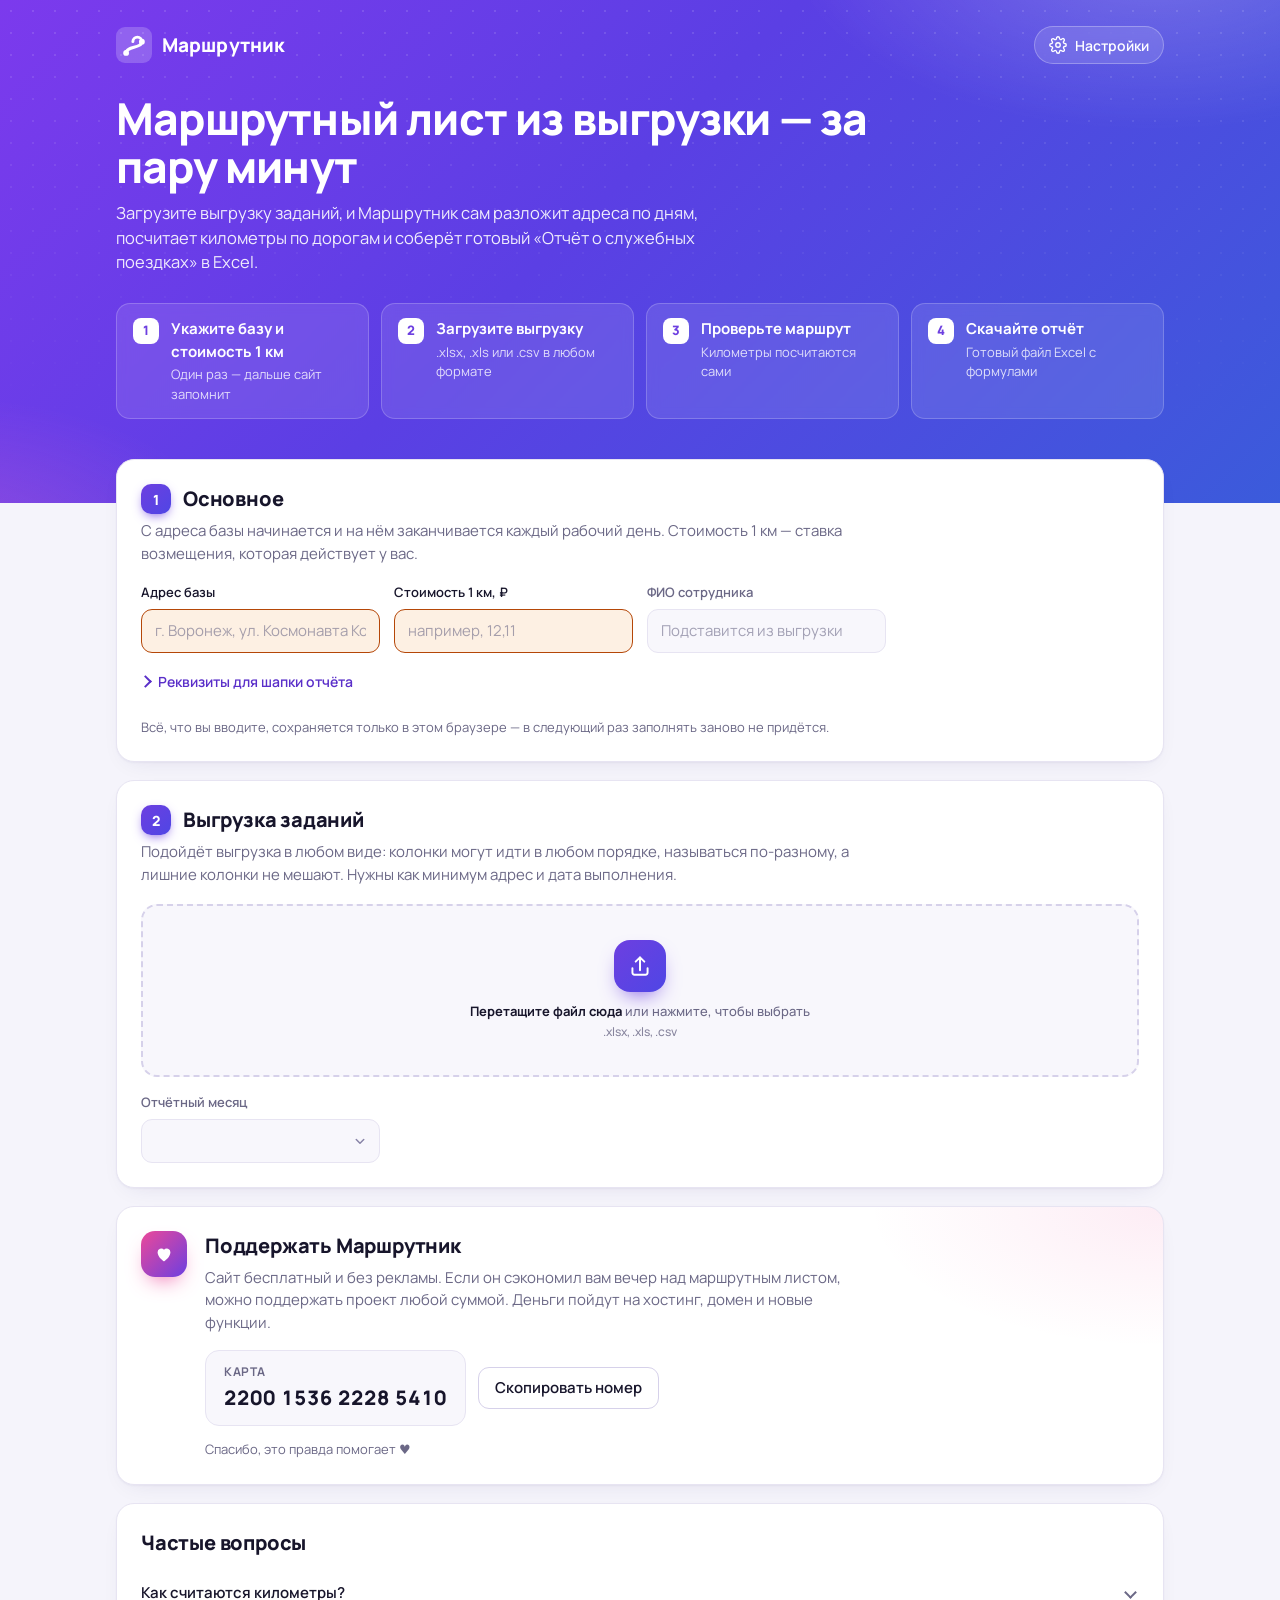
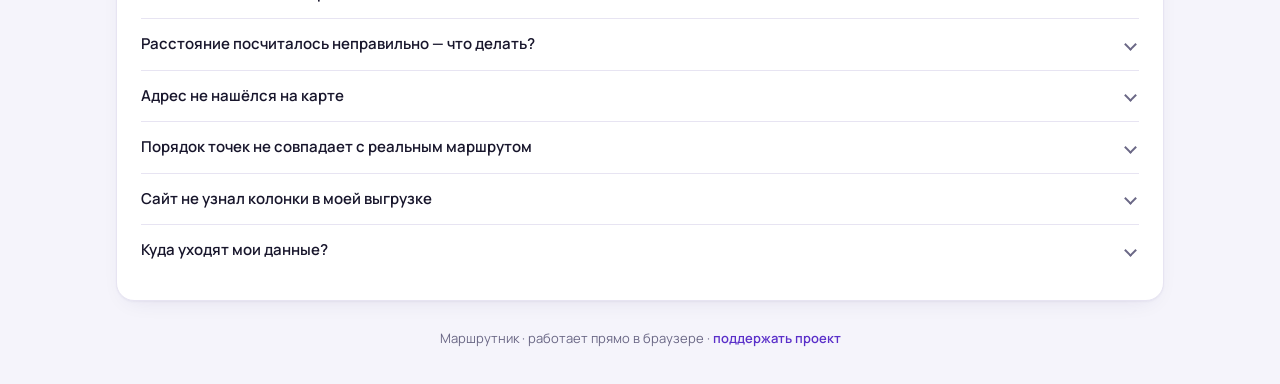
==== commit d09ca40e: "Домен маршрутник.рф: конфиг nginx, инструкция, canonical и превью ссылок В nginx и win-acme домен ук" ====
--- a/index.html
+++ b/index.html
@@ -5,6 +5,14 @@
 <meta name="viewport" content="width=device-width, initial-scale=1">
 <title>Маршрутник — маршрутный лист из выгрузки</title>
 <meta name="description" content="Загрузите выгрузку заданий — получите готовый отчёт о служебных поездках с посчитанным километражем.">
+<link rel="canonical" href="https://xn--80aqgfgraqi2c.xn--p1ai/">
+<meta property="og:type" content="website">
+<meta property="og:site_name" content="Маршрутник">
+<meta property="og:url" content="https://xn--80aqgfgraqi2c.xn--p1ai/">
+<meta property="og:title" content="Маршрутник — маршрутный лист из выгрузки за пару минут">
+<meta property="og:description" content="Загрузите выгрузку заданий — получите готовый отчёт о служебных поездках с посчитанным километражем.">
+<meta property="og:locale" content="ru_RU">
+<meta name="theme-color" content="#6d3fe0">
 <link rel="icon" href="data:image/svg+xml,%3Csvg xmlns='http://www.w3.org/2000/svg' viewBox='0 0 32 32'%3E%3Crect width='32' height='32' rx='8' fill='%237b3fe4'/%3E%3Cpath d='M9 23c0-6 14-4 14-10a4 4 0 0 0-8 0' fill='none' stroke='%23fff' stroke-width='2.6' stroke-linecap='round'/%3E%3Ccircle cx='9' cy='23' r='2.6' fill='%23fff'/%3E%3Ccircle cx='23' cy='13' r='2.6' fill='%23fff'/%3E%3C/svg%3E">
 <link rel="preconnect" href="https://fonts.googleapis.com">
 <link rel="preconnect" href="https://fonts.gstatic.com" crossorigin>
@@ -117,6 +125,25 @@
     <span id="warn" class="warn"></span>
   </section>
 
+  <section class="card support" id="support" hidden>
+    <div class="support-icon" aria-hidden="true">
+      <svg viewBox="0 0 24 24"><path d="M12 20s-7-4.4-7-10a4 4 0 0 1 7-2.6A4 4 0 0 1 19 10c0 5.6-7 10-7 10Z" fill="currentColor"/></svg>
+    </div>
+    <div class="support-text">
+      <h2>Поддержать Маршрутник</h2>
+      <p>Сайт бесплатный и без рекламы. Если он сэкономил вам вечер над маршрутным листом, можно поддержать проект любой суммой. Деньги пойдут на хостинг, домен и новые функции.</p>
+      <div class="support-pay">
+        <div class="card-num">
+          <span class="card-label">Карта<span id="supportBank"></span></span>
+          <b id="supportCard"></b>
+          <small id="supportName"></small>
+        </div>
+        <button id="supportCopy" type="button" class="ghost">Скопировать номер</button>
+      </div>
+      <p class="hint">Спасибо, это правда помогает ♥</p>
+    </div>
+  </section>
+
   <section class="card faq">
     <h2>Частые вопросы</h2>
     <details>
@@ -146,7 +173,7 @@
   </section>
 </main>
 
-<footer>Маршрутник · работает прямо в браузере</footer>
+<footer>Маршрутник · работает прямо в браузере<span id="supportLink" hidden> · <a href="#support">поддержать проект</a></span></footer>
 
 <script src="lib/xlsx.full.min.js"></script>
 <script src="lib/exceljs.min.js"></script>
--- a/style.css
+++ b/style.css
@@ -377,6 +377,42 @@
   display: inline-block; margin-left: 14px; padding: 6px 12px;
   border-radius: 10px; background: var(--warn-soft);
 }
+
+/* ---------- поддержка ---------- */
+.support {
+  display: flex; gap: 18px; align-items: flex-start;
+  background:
+    radial-gradient(420px 200px at 100% 0%, color-mix(in srgb, #ec4899 10%, transparent), transparent 70%),
+    var(--card);
+}
+.support[hidden] { display: none; }
+.support-icon {
+  width: 46px; height: 46px; flex: none;
+  display: grid; place-items: center;
+  border-radius: 14px;
+  color: #fff;
+  background: linear-gradient(135deg, #ec4899, var(--accent));
+  box-shadow: 0 10px 22px -10px #ec4899;
+}
+.support-icon svg { width: 22px; height: 22px; }
+.support-text { min-width: 0; }
+.support-text p { margin: 0 0 16px; color: var(--muted); max-width: 640px; }
+.support-text .hint { margin: 14px 0 0; }
+.support-pay { display: flex; flex-wrap: wrap; align-items: center; gap: 12px; }
+.card-num {
+  display: flex; flex-direction: column; gap: 2px;
+  padding: 12px 18px;
+  border-radius: 14px;
+  background: var(--field);
+  border: 1px solid var(--line);
+}
+.card-label { font-size: 12px; font-weight: 700; color: var(--muted); text-transform: uppercase; letter-spacing: .6px; }
+.card-num b { font-size: 20px; font-weight: 800; letter-spacing: 1px; font-variant-numeric: tabular-nums; user-select: all; }
+.card-num small { font-size: 13px; color: var(--muted); }
+.card-num small:empty { display: none; }
+button.done, button.done:hover { border-color: var(--ok); color: var(--ok); background: var(--ok-soft); }
+footer a { color: var(--accent-ink); text-decoration: none; font-weight: 600; }
+footer a:hover { text-decoration: underline; }
 
 /* ---------- частые вопросы ---------- */
 .faq h2 { margin-bottom: 10px; }
@@ -457,6 +493,9 @@
   tr.base { grid-template-areas: "n addr addr" "n km act"; }
   tr.base td.time, tr.base td.ord { display: none; }
   .totals { grid-template-columns: 1fr 1fr; }
+  .support { flex-direction: column; gap: 14px; }
+  .card-num, .support-pay button { width: 100%; }
+  .card-num b { font-size: 18px; }
   .stat b { font-size: 20px; }
   button.big { width: 100%; }
   #exportCard .warn:not(:empty) { margin: 12px 0 0; display: block; }
